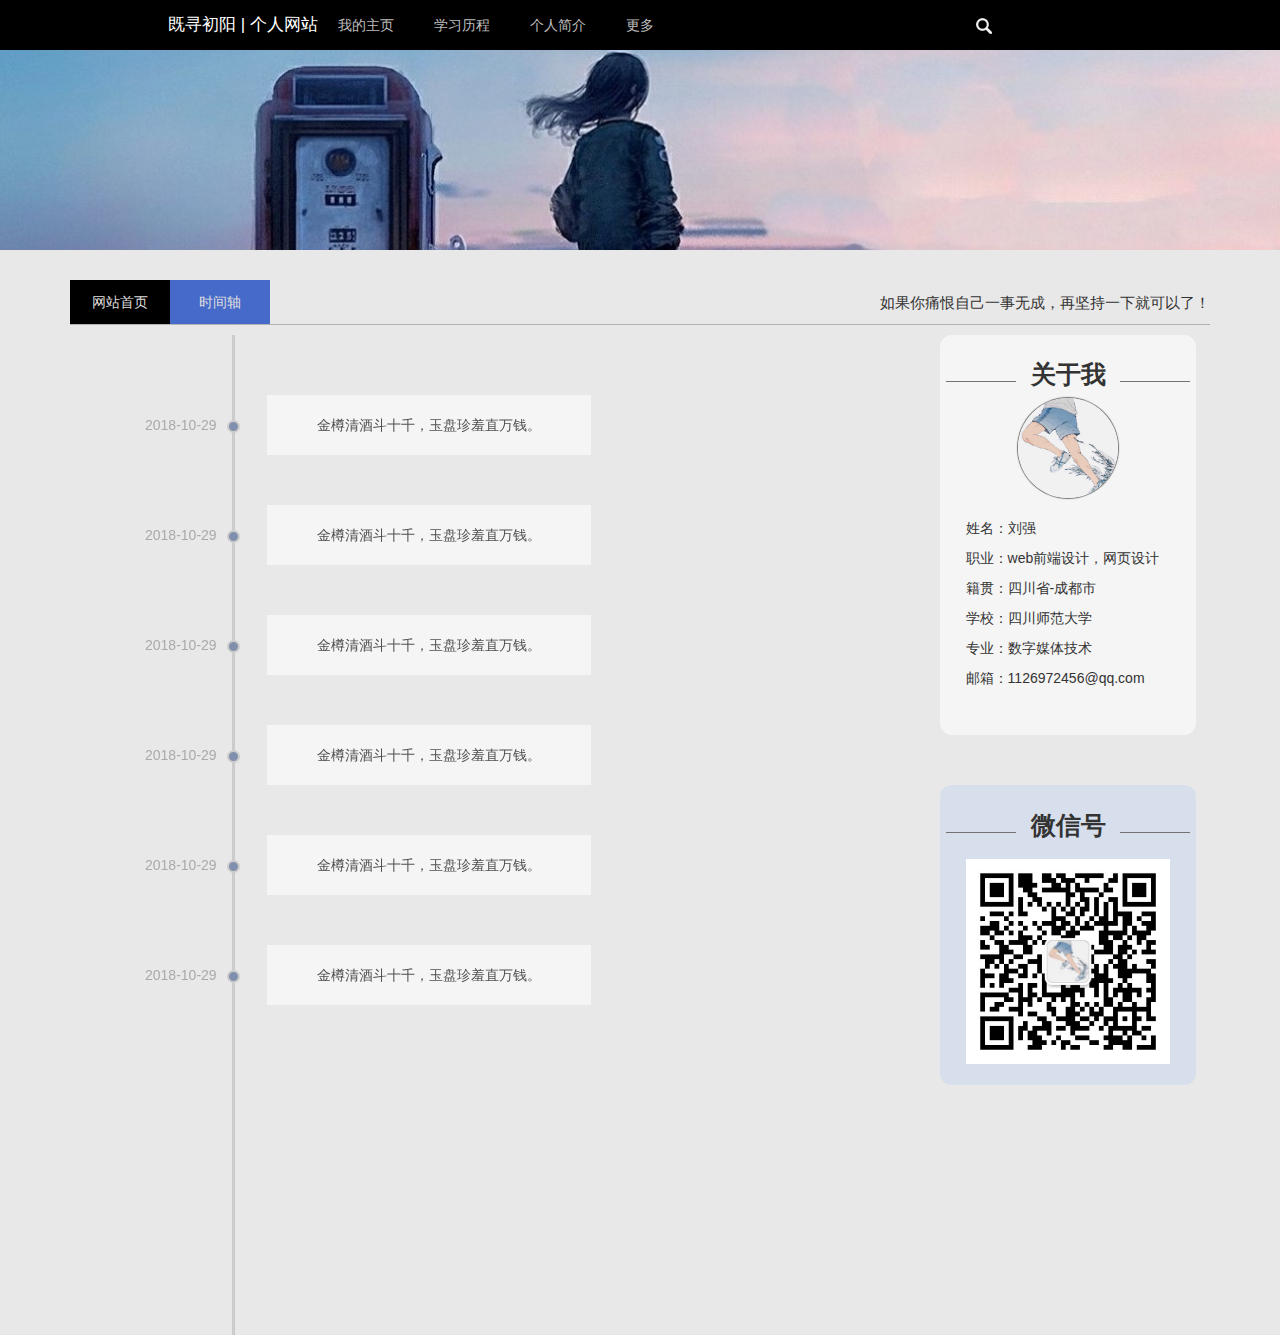
==== mytimer.html @ e4fa0f56 "Add files via upload" ====
<!doctype html>
<html>
<head>
<meta charset="utf-8">
<title>既寻初阳|学习历程</title>
<link rel="stylesheet" href="lib/css/bootstrap.css">
<link rel="stylesheet" href="css/base.css">
<link rel="stylesheet" href="css/mytimer.css">
<script src="js/jquery.min.js"></script>
<script src="lib/js/bootstrap.js"></script>
<script src="js/base.js"></script>
<script src="js/scrollReveal.js"></script>
</head>
<body>

	<!--  头部导航栏  -->
	<div class="menu1">
		<nav class="nav1" id="topnav">
			<li>既寻初阳 | 个人网站</li>
			<li><a href="index.html">我的主页</a></li>
			<li><a href="">学习历程</a></li>
			<li><a href="">个人简介</a></li>
			<li><a href="">更多</a>
				<ul class="sub_nav">
					<li><a href="">关于本站</a></li>
					<li><a href="https://www.cnblogs.com/tcxq" target="_blank">我的博客</a></li>
					<li><a href="">联系方式</a></li>
					<li><a href="">找实习ing</a></li>
				</ul>
				</li>
			<div id="search" class="search">
			<form action="" id="form">
				<input type="text" class="input" placeholder="请输入内容..." name="searchtxt" id="searchtxt">
				<span class="search_ico" title="点我搜索"></span>
				</form>
			</div>
			<span class="more1" id="min_button"><img src="images/gengduo.png" alt=""></span>
		</nav>
		<ul class="min_menu" id="min_menu">
		<li><a href="index.html">我的主页</a></li>
		<li><a href="">学习历程</a></li>
		<li><a href="">个人简介</a></li>
		<li><a href="https://www.cnblogs.com/tcxq" target="_blank">我的博客</a></li>
		<li><a href="">联系我</a></li>
		</ul>
	</div>
	
	<div style="background: url(images/team2.jpg) 50% top no-repeat;background-size: cover;height: 200px;"></div>
	
	<!--  网站 标签  地址  -->
	<div class="container">
	<div class="body_title"><a href="">网站首页</a><a href="">时间轴</a>
		<p>如果你痛恨自己一事无成，再坚持一下就可以了！</p></div>
	</div>
	
	
	<div class="container">
	<!--  左侧时间轴  -->
	<div class="my_time_list col-md-9">
	<ul class="time_list" id="time_list">
		<li data-scroll-reveal="enter left move 50px over 0.9s">
			<span>2018-10-29</span>
			<a href="">金樽清酒斗十千，玉盘珍羞直万钱。<div><img src="images/login_bg.PNG"></div></a>
			
		</li>
		<li data-scroll-reveal="enter left move 50px over 1.0s">
			<span>2018-10-29</span>
			<a href="">金樽清酒斗十千，玉盘珍羞直万钱。<div><img src="images/picgame_bg.PNG"></div></a>
			
		</li>
		<li data-scroll-reveal="enter left move 50px over 1.2s">
			<span>2018-10-29</span>
			<a href="">金樽清酒斗十千，玉盘珍羞直万钱。<div><img src="images/xiaomi_bg.PNG"></div></a>
			
		</li>
		<li data-scroll-reveal="enter left move 50px over 1.2s">
			<span>2018-10-29</span>
			<a href="">金樽清酒斗十千，玉盘珍羞直万钱。</a>
			
		</li>
		<li data-scroll-reveal="enter left move 50px over 1.2s">
			<span>2018-10-29</span>
			<a href="">金樽清酒斗十千，玉盘珍羞直万钱。</a>
			
		</li>
		<li data-scroll-reveal="enter left move 50px over 1.2s">
			<span>2018-10-29</span>
			<a href="">金樽清酒斗十千，玉盘珍羞直万钱。</a>
			
		</li>
		<li data-scroll-reveal="enter left move 50px over 0.9s">
			<span>2018-10-29</span>
			<a href="">金樽清酒斗十千，玉盘珍羞直万钱。</a>
			
		</li>
		<li data-scroll-reveal="enter left move 50px over 1.2s">
			<span>2018-10-29</span>
			<a href="">金樽清酒斗十千，玉盘珍羞直万钱。</a>
			
		</li>
		<li data-scroll-reveal="enter left move 50px over 0.9s">
			<span>2018-10-29</span>
			<a href="">金樽清酒斗十千，玉盘珍羞直万钱。</a>
			
		</li>
		</ul>
	</div>
	
	<!--  右侧鸡汤  -->
	<!--  右侧个人简介  -->
		<div class="col-md-3 right">
			<div class="right_aboutme">
				<h3 class="me_title">关于我</h3>
				<div class="me_pic"><a href=""><img src="images/tou_pic.png" alt="" ></a></div>
				<p class="first_introduction">姓名：刘强</p>
				<p>职业：web前端设计，网页设计</p>
				<p>籍贯：四川省-成都市</p>
				<p>学校：四川师范大学</p>
				<p>专业：数字媒体技术</p>
				<p>邮箱：1126972456@qq.com</p>
				<p></p>
			</div>
			
			<div class="right_wechat">
				<h3 class="me_title">微信号</h3>
				<div class="wechat_pic"><a href=""><img src="images/wechat.png" alt="" ></a></div>
			</div>
			
		</div>
		
	</div>
	
</body>

<script>
	(function(){
	window.scrollReveal = new scrollReveal({ reset: true});
})();
	
	
	$(document).ready(function(){
		$('.time_list>li').hover(function(){
			$(this).children('a').children('div').stop(true, true).toggle(600);
		});
	});
	</script>
</html>
---- css/base.css ----
@charset "utf-8";
/* CSS Document */
body
{
	background: #E5E5E5;
}
.divb
{
	border: 1px solid #524F4F;
}
ul,li
	{
		list-style: none;
	}
	a
	{
		text-decoration: none;
		color: #555;
	}
	a:hover
	{
		text-decoration: none;
		color:  #00A7EB;
	}
	.menu1
	{
		min-height: 50px;
		line-height: 50px;
		width: 100%;
		background-color: #000;
	}
	.nav1
	{
		height: 50px;
		width: 80%;
		margin: 0 auto;
	}
	.nav1 li:first-child
	{
		color: white;
		font-size: 17px;
		margin-left: 40px;
		user-select: none;
		-webkit-user-select: none;
		-moz-user-select: none;
		-ms-user-select: none;
	}
	.nav1 li
	{
		float: left;
		position: relative;
	}
	.nav1 li a
	{
		color: #bdbdbd;
		padding: 0 20px;
		display: inline-block;
	}
	.nav1 li a:hover
	{
		color: #fff;
	}
	.sub_nav
	{
		position: absolute;
		top: 50px;
		width: 160px;
		background: #EEE;
		left: -20px;
		display: none;
	}
	.sub_nav li
	{
		clear: left;
		height: 35px;
		line-height: 35px;
		position: relative;
		width: 150px;
		padding: 5px 20px;
	}
	.sub_nav li:first-of-type
	{
		margin-left: 0px;
	}
	.sub_nav li a
	{
		font-size: 15px;
		font-weight: 400;
		color: #404040;
		line-height: 28px;
		margin-left: -35px;
	}
	.sub_nav li a:hover
	{
		color: #000;
		border-left: 2px solid #000;
	}
	.search
	{
		position: relative;
		width: 0%;
		min-width: 30px;
		height: 50px;
		float: right;
		margin-right: 15%;
		overflow: hidden;
		-webkit-transition:width 0.3s;
		-moz-transition:width 0.3s;
		transition: width 0.3s;
		-webkit-backface-visibility:hide;
	}
	.input
	{
		position: absolute;
		top: 10px;
		right: 0;
		border: none;
		outline: nonde;
		width: 98%;
		height: 30px;
		line-height: 30px;
		z-index: 10;
		font-size: 16px;
		color: #333;
		padding-left: 5px;
	}
	.search_ico
	{
		width: 30px;
		height: 50px;
		display: block;
		position: absolute;
		right: 0;
		top: 0;
		padding: 0;
		margin: 0;
		line-height: 60px;
		cursor: pointer;
		background: #000 url(../images/searchbg.png) no-repeat center;
		z-index: 11;
	
	}
	.search_open { width: 200px; }
.more1
{
	display: none;
}

.body_title
{
	margin-top: 30px;
	width: 100%;
	height: 45px;
	border-bottom:1px solid #B3B1B1;
}
.body_title a
{
	display: block;
	float: left;
	width: 100px;
	height: 100%;
	color: #DFDEDE;
	line-height: 45px;
	text-align: center;
	background: #000;
}
.body_title a:hover
{
	color:#6EAFF3;
}
.body_title a:nth-of-type(2)
{
	background:#466AC9;
}
.body_title p
{
	line-height: 45px;
	font-size: 15px;
	float: right;
}

.min_menu
{
	display: none;
}
@media screen and (max-width:1150px)
{
	.search
	{
		display: none;
	}
	.nav1
	{
		width: 90%;
	}
}

@media screen and (max-width:990px)
{
	.body
	{
		width: 100%;
		overflow: hidden;
		margin: 0;
		padding: 0;
	}
	.menu1
	{
		width: 100%;
		min-height: 100px;
	}
	.nav1
	{
		min-height: 100px;
	}
	.nav1 li
	{
		display: none;
	}
	.search
	{
		display: none;
		opacity: 0;
	}
	.nav1 li:first-child
	{
		display: block;
		font-size: 30px;
		margin-left: 40px;
		margin-top: 2%;
		user-select: none;
		-webkit-user-select: none;
		-moz-user-select: none;
		-ms-user-select: none;
	}
	.more1
	{
		display: block;
		width: 70px;
		height: 100px;
		float: right;
		margin-top: 10px;
		overflow: hidden;
	}
	.more1 img
	{
		width: 70px;
		position: relative;
		left: -2px;
	}
	.min_menu1
	{
		width: 75px;
		display: none;
		margin-top: 100px;
		color: #bdbdbd;
		background-color: orange;
	}
	.min_menu1 li:first-child a
	{
		color: #7DB5F0;
	}
	.min_menu li a
	{
		font-size: 30px;
		display: block;
		padding: 17px auto;
	}
	.body_title p
	{
		display: none;
	}


}
---- css/mytimer.css ----
@charset "utf-8";
/* CSS Document */
body
		{
			margin: 0;
			padding: 0;
			background-color: #E8E8E8;
		}
	.time_list
		{
			list-style: none;
		}
	.time_list li
		{
			margin: 10px 20px;
			line-height: 40px;
			display: block;
			clear: both;
		}
	.time_list li a
		{
			text-decoration: none;
			color: #525151;
			margin-left: 50px;
			margin-top: 50px;
			background: rgba(248,247,247,0.8);
			display: block;
			float: left;
			padding: 10px 50px;
			position: relative;
			transition: all ease 0.9s;
			webkit-transition:all ease 1s;
			moz-transition:all ease 1s;
		}
	.time_list li span
		{
			display: block;
			float: left;
			margin-top: 60px;
			color: #AAAAAA;
		}
	.time_list:before
		{
			content: '';
			position: absolute;
			top: 0;
			bottom: 0;
			width: 3px;
			background: #ccc;
			left: 172px;
			margin-left: -10px;
		}
	.time_list li span:after
		{
			content: '';
			position: absolute;
			height: 13px;
			width: 13px;
			background: #808FAB;
			border: 2px solid #ccc;
			border-radius: 50%;
			left: 82px;
			margin-top:15px;
		}
	.time_list li:hover  a
		{
			color:skyblue;
			padding-right: 180px;
		}
		.time_list li:hover span:after
		{
			background: #6176DF;
		}
		.time_list li:hover span
		{
			color: #000;
		}
		.time_list li div{
			clear:both;
			margin-left:0px;
			overflow:hidden;
			display:none;
			height:100px;
			width:213px;
			margin-bottom:15px;
		}
		.time_list li img{
			height:100%;
			transition:0.5s;
		}
		.time_list li img:hover
		{
			height:105%;
		}
@media screen and (max-width: 600px)
	{
		
		.time_list li span
		{
			clear: both;
			margin-left: 35px; 
		}
		.time_list li a
		{
			margin-top: 0;
		}
		.time_list:before
		{
			left: 88px;
			height: 200%;
		}
		.time_list li span:after
		{
			left:74px;
		}

	}

@media screen and (max-width: 990px)
{
	.container
	{
		margin: 0;
		padding: 0;
		width: 100%;
	}
	.my_time_list
	{
		height: 1400px;
	}
	.time_list
	{
		height: 100%;
		font-size: 25px;
		font-weight: 600;
	}
	
	.time_list li
		{
			margin: 10px 20px;
			line-height: 80px;
			padding: 30px 0;
			display: block;
			clear: both;
		}
	.time_list li span
		{
			clear: both;
			margin-left: -30px;
			margin-top: 30px;
		}
	.time_list:before
		{
			width: 4px;
			left: 210px;
			height: 200%;
		}
	.time_list li span:after
		{
			border: 5px solid #ccc;
			width: 25px;
			height: 25px;
			left:115px;
			margin-top: 25px;
		}
	.time_list li a
		{
			margin-top: 20px;
			margin-left: 80px;
		}
	
	.time_list li:hover  a
		{
			color:skyblue;
			padding-right: 30px;
		}
	
}
/* 时间轴调整 */




/*右侧 关于我*/
.right_aboutme
{
	border-radius: 12px;
	height: 400px;
	width: 256px;
	overflow: hidden;
	background: rgba(248,247,247,0.8);
	
}
.right_aboutme p
{
	margin-left: 10%;
}
.me_title
{
	text-align: center;
	font-size: 1.8em;
	font-weight: 800;
	margin-top: 10%;
	margin-left: 0;
	position: relative;
}
.me_title::before
{
	content: '';
	width: 70px;
	height: 1px;
	background:#737272;
	position: absolute;
	top: 20px;
	right: 180px;
}
.me_title::after
{
	content: '';
	width: 70px;
	height: 1px;
	background:#737272;
	position: absolute;
	top: 20px;
	left: 180px;
}
.me_pic {
	height: 100px;
	width: 100px;
	margin: 0 auto;
}
.wechat_pic
{
	width: 80%;
	padding-bottom: 20px;
	margin: 20px auto;
}
.wechat_pic img
{
	width: 100%;
}
.me_pic img
{
	height: 100%;
	border-radius: 50%;
	box-shadow: 0 0 1px 1px #737272;
}
.first_introduction
{
	margin-top: 20px;
}


.top_title {
	display: none;
	width: 100%;
	height: 36px;
	text-align: center;
	font-weight: 500;
	font-size: 20px;
	color: rgba(209,202,202,1.00);
	background-color: rgba(50,50,50,0.71);

}

.right_wechat {
	border-radius: 12px;
	height: 300px;
	width: 256px;
	background-color:rgba(180,201,244,0.30);
	margin-top: 50px;
	padding-top: 1px;
}
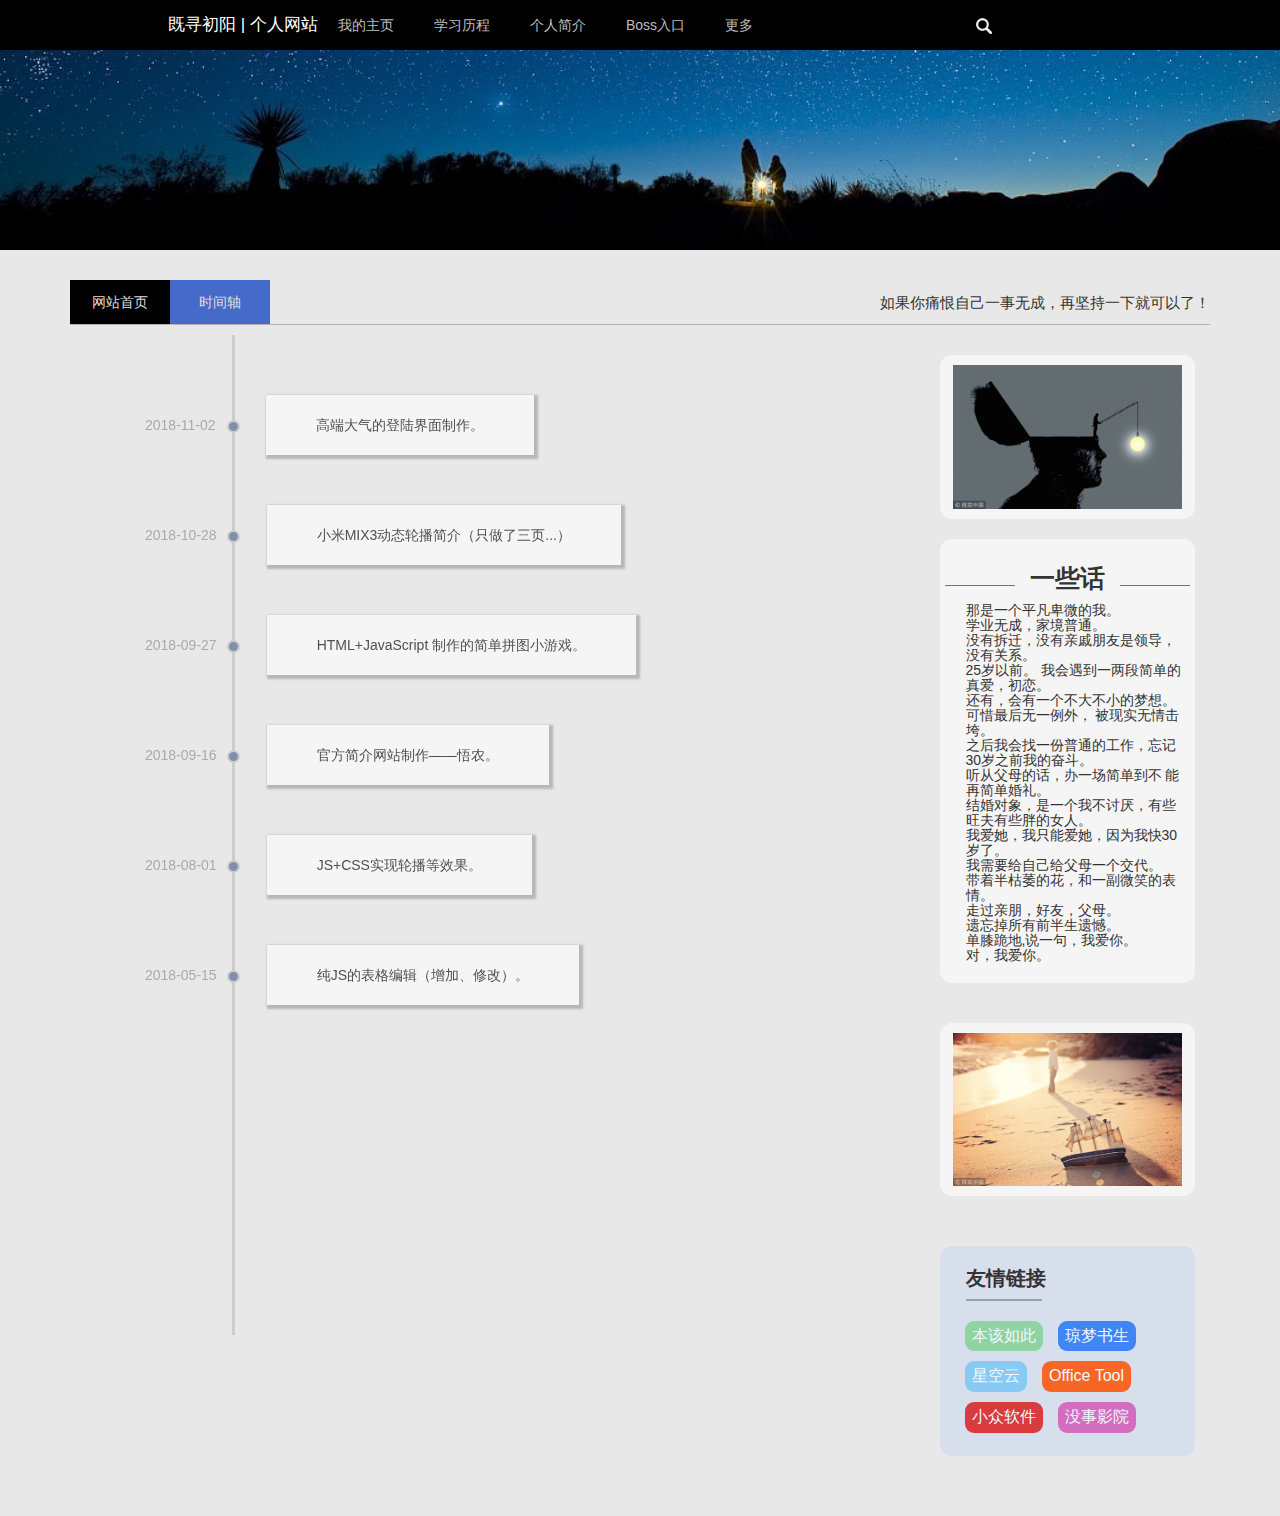
==== commit e961d451: "add Drunk-poetry" ====
--- a/mytimer.html
+++ b/mytimer.html
@@ -1,147 +1,179 @@
-<!doctype html>
-<html>
-<head>
-<meta charset="utf-8">
-<title>既寻初阳|学习历程</title>
-<link rel="stylesheet" href="lib/css/bootstrap.css">
-<link rel="stylesheet" href="css/base.css">
-<link rel="stylesheet" href="css/mytimer.css">
-<script src="js/jquery.min.js"></script>
-<script src="lib/js/bootstrap.js"></script>
-<script src="js/base.js"></script>
-<script src="js/scrollReveal.js"></script>
-</head>
-<body>
-
-	<!--  头部导航栏  -->
-	<div class="menu1">
-		<nav class="nav1" id="topnav">
-			<li>既寻初阳 | 个人网站</li>
-			<li><a href="index.html">我的主页</a></li>
-			<li><a href="">学习历程</a></li>
-			<li><a href="">个人简介</a></li>
-			<li><a href="">更多</a>
-				<ul class="sub_nav">
-					<li><a href="">关于本站</a></li>
-					<li><a href="https://www.cnblogs.com/tcxq" target="_blank">我的博客</a></li>
-					<li><a href="">联系方式</a></li>
-					<li><a href="">找实习ing</a></li>
-				</ul>
-				</li>
-			<div id="search" class="search">
-			<form action="" id="form">
-				<input type="text" class="input" placeholder="请输入内容..." name="searchtxt" id="searchtxt">
-				<span class="search_ico" title="点我搜索"></span>
-				</form>
-			</div>
-			<span class="more1" id="min_button"><img src="images/gengduo.png" alt=""></span>
-		</nav>
-		<ul class="min_menu" id="min_menu">
-		<li><a href="index.html">我的主页</a></li>
-		<li><a href="">学习历程</a></li>
-		<li><a href="">个人简介</a></li>
-		<li><a href="https://www.cnblogs.com/tcxq" target="_blank">我的博客</a></li>
-		<li><a href="">联系我</a></li>
-		</ul>
-	</div>
-	
-	<div style="background: url(images/team2.jpg) 50% top no-repeat;background-size: cover;height: 200px;"></div>
-	
-	<!--  网站 标签  地址  -->
-	<div class="container">
-	<div class="body_title"><a href="">网站首页</a><a href="">时间轴</a>
-		<p>如果你痛恨自己一事无成，再坚持一下就可以了！</p></div>
-	</div>
-	
-	
-	<div class="container">
-	<!--  左侧时间轴  -->
-	<div class="my_time_list col-md-9">
-	<ul class="time_list" id="time_list">
-		<li data-scroll-reveal="enter left move 50px over 0.9s">
-			<span>2018-10-29</span>
-			<a href="">金樽清酒斗十千，玉盘珍羞直万钱。<div><img src="images/login_bg.PNG"></div></a>
-			
-		</li>
-		<li data-scroll-reveal="enter left move 50px over 1.0s">
-			<span>2018-10-29</span>
-			<a href="">金樽清酒斗十千，玉盘珍羞直万钱。<div><img src="images/picgame_bg.PNG"></div></a>
-			
-		</li>
-		<li data-scroll-reveal="enter left move 50px over 1.2s">
-			<span>2018-10-29</span>
-			<a href="">金樽清酒斗十千，玉盘珍羞直万钱。<div><img src="images/xiaomi_bg.PNG"></div></a>
-			
-		</li>
-		<li data-scroll-reveal="enter left move 50px over 1.2s">
-			<span>2018-10-29</span>
-			<a href="">金樽清酒斗十千，玉盘珍羞直万钱。</a>
-			
-		</li>
-		<li data-scroll-reveal="enter left move 50px over 1.2s">
-			<span>2018-10-29</span>
-			<a href="">金樽清酒斗十千，玉盘珍羞直万钱。</a>
-			
-		</li>
-		<li data-scroll-reveal="enter left move 50px over 1.2s">
-			<span>2018-10-29</span>
-			<a href="">金樽清酒斗十千，玉盘珍羞直万钱。</a>
-			
-		</li>
-		<li data-scroll-reveal="enter left move 50px over 0.9s">
-			<span>2018-10-29</span>
-			<a href="">金樽清酒斗十千，玉盘珍羞直万钱。</a>
-			
-		</li>
-		<li data-scroll-reveal="enter left move 50px over 1.2s">
-			<span>2018-10-29</span>
-			<a href="">金樽清酒斗十千，玉盘珍羞直万钱。</a>
-			
-		</li>
-		<li data-scroll-reveal="enter left move 50px over 0.9s">
-			<span>2018-10-29</span>
-			<a href="">金樽清酒斗十千，玉盘珍羞直万钱。</a>
-			
-		</li>
-		</ul>
-	</div>
-	
-	<!--  右侧鸡汤  -->
-	<!--  右侧个人简介  -->
-		<div class="col-md-3 right">
-			<div class="right_aboutme">
-				<h3 class="me_title">关于我</h3>
-				<div class="me_pic"><a href=""><img src="images/tou_pic.png" alt="" ></a></div>
-				<p class="first_introduction">姓名：刘强</p>
-				<p>职业：web前端设计，网页设计</p>
-				<p>籍贯：四川省-成都市</p>
-				<p>学校：四川师范大学</p>
-				<p>专业：数字媒体技术</p>
-				<p>邮箱：1126972456@qq.com</p>
-				<p></p>
-			</div>
-			
-			<div class="right_wechat">
-				<h3 class="me_title">微信号</h3>
-				<div class="wechat_pic"><a href=""><img src="images/wechat.png" alt="" ></a></div>
-			</div>
-			
-		</div>
-		
-	</div>
-	
-</body>
-
-<script>
-	(function(){
-	window.scrollReveal = new scrollReveal({ reset: true});
-})();
-	
-	
-	$(document).ready(function(){
-		$('.time_list>li').hover(function(){
-			$(this).children('a').children('div').stop(true, true).toggle(600);
-		});
-	});
-	</script>
-</html>
+<!doctype html>
+<html>
+<head>
+<meta charset="utf-8">
+<title>既寻初阳|学习历程</title>
+<link rel="stylesheet" href="lib/css/bootstrap.css">
+<link rel="stylesheet" href="css/base.css">
+<link rel="stylesheet" href="css/mytimer.css">
+<script src="js/jquery.min.js"></script>
+<script src="lib/js/bootstrap.js"></script>
+<script src="js/base.js"></script>
+<script src="js/scrollReveal.js"></script>
+</head>
+<body id="body">
+
+	<!--  头部导航栏  -->
+	<div class="menu1">
+		<nav class="nav1" id="topnav">
+			<li>既寻初阳 | 个人网站</li>
+			<li><a href="index.html">我的主页</a></li>
+			<li><a href="mytimer.html">学习历程</a></li>
+			<li><a href="aboutme.html">个人简介</a></li>
+			<li><a href="myResume.html">Boss入口</a></li>
+			<li><a href="">更多</a>
+				<ul class="sub_nav">
+					<li><a href="">关于本站</a></li>
+					<li><a href="https://www.cnblogs.com/tcxq" target="_blank">我的博客</a></li>
+					<li><a href="myResume.html">找实习ing</a></li>
+					<li><a href="404.html">站长入口</a></li>
+				</ul>
+				</li>
+			<div id="search" class="search">
+			<form action="" id="form">
+				<input type="text" class="input" placeholder="请输入内容..." name="searchtxt" id="searchtxt">
+				<span class="search_ico" title="点我搜索"></span>
+				</form>
+			</div>
+			<span class="more1" id="min_button"><img src="images/gengduo.png" alt=""></span>
+		</nav>
+		<ul class="min_menu" id="min_menu">
+		<li><a href="index.html">我的主页</a></li>
+		<li><a href="mytimer.html">学习历程</a></li>
+		<li><a href="aboutme.html">个人简介</a></li>
+		<li><a href="https://www.cnblogs.com/tcxq" target="_blank">我的博客</a></li>
+		<li><a href="myResume.php">招聘者入口</a></li>
+		<li><a href="admin.php">站长入口</a></li>
+		</ul>
+	</div>
+	
+	<div style="background: url(images/title2.jpg) 50% bottom no-repeat;background-size: cover;height: 200px;"></div>
+	
+	<!--  网站 标签  地址  -->
+	<div class="container">
+	<div class="body_title"><a href="index.html">网站首页</a><a href="">时间轴</a>
+		<p>如果你痛恨自己一事无成，再坚持一下就可以了！</p></div>
+	</div>
+	
+	
+	<div class="container">
+	<!--  左侧时间轴  -->
+	<div class="my_time_list col-md-9">
+	<ul class="time_list" id="time_list">
+		<li data-scroll-reveal="enter left move 50px over 0.9s">
+			<span>2018-11-02</span>
+			<a  href="Login/index.html" target="_blank">高端大气的登陆界面制作。<div><img src="images/login_bg.PNG" alt=""></div></a>
+			
+		</li>
+		<li data-scroll-reveal="enter left move 50px over 1.0s">
+			<span>2018-10-28</span>
+			<a href="Mix3/index.html" target="_blank">小米MIX3动态轮播简介（只做了三页...）<div><img src="images/xiaomi_bg.PNG" alt=""></div></a>
+			
+		</li>
+		<li data-scroll-reveal="enter left move 50px over 1.1s">
+			<span>2018-09-27</span>
+			<a href="PicGame/level1.html" target="_blank">HTML+JavaScript 制作的简单拼图小游戏。<div><img src="images/picgame_bg.PNG" alt=""></div></a>
+			
+		</li>
+		<li data-scroll-reveal="enter left move 50px over 1.3s">
+			<span>2018-09-16</span>
+			<a href="">官方简介网站制作——悟农。<div><img src="images/fellfamer_bg.PNG" alt=""></div></a>
+			
+		</li>
+		<li data-scroll-reveal="enter left move 50px over 1.2s">
+			<span>2018-08-01</span>
+			<a href="TrySomething/index.html" target="_blank">JS+CSS实现轮播等效果。<div><img src="images/jianjie_bg.PNG" alt=""></div></a>
+			
+		</li>
+		<li data-scroll-reveal="enter left move 50px over 1.2s">
+			<span>2018-05-15</span>
+			<a href="table/index.html" target="_blank">纯JS的表格编辑（增加、修改）。<div><img src="images/biaoge.PNG" alt=""></div></a>
+			
+		</li>
+		<li data-scroll-reveal="enter left move 50px over 0.9s">
+			<span>2018-05-06</span>
+			<a href="ToBeLover/index.html" target="_blank">HTML5新特性制作的告白网站。<div><img src="images/1.PNG" alt=""></div></a>
+			
+		</li>
+		<li data-scroll-reveal="enter left move 50px over 1.2s">
+			<span>2017-12-17</span>
+			<a href="dsServer/public/login.html" target="_blank">node.js浅尝则止的电商网站——翻云覆雨楼。<div><img src="images/dsServer_bg.PNG" alt=""></div></a>
+			
+		</li>
+		<li data-scroll-reveal="enter left move 50px over 0.9s">
+			<span>2016-10-9</span>
+			<a href="">第一次接触HTML等Web知识。</a>
+			
+		</li>
+		</ul>
+	</div>
+	
+	<!--  右侧鸡汤  -->
+	<!--  右侧个人简介  -->
+		<div class="col-md-3 right">
+			<br>
+			<div class="right_aboutme">
+			<div class="right_pic1"><img src="images/VCG41598776163.jpg" alt="" class="img-responsive"></div>
+			</div>
+			<br>
+			
+			<div class="right_aboutme">
+				<h3 class="me_title">一些话</h3>
+				<p class="first_introduction">
+				那是一个平凡卑微的我。<br>学业无成，家境普通。 <br>没有拆迁，没有亲戚朋友是领导，没有关系。<br> 25岁以前。 我会遇到一两段简单的真爱，初恋。<br>还有，会有一个不大不小的梦想。<br>可惜最后无一例外， 被现实无情击垮。 <br>之后我会找一份普通的工作，忘记30岁之前我的奋斗。<br>听从父母的话，办一场简单到不 能再简单婚礼。<br> 结婚对象，是一个我不讨厌，有些旺夫有些胖的女人。<br>我爱她，我只能爱她，因为我快30岁了。<br>我需要给自己给父母一个交代。<br>带着半枯萎的花，和一副微笑的表情。<br> 走过亲朋，好友，父母。 <br>遗忘掉所有前半生遗憾。<br>单膝跪地,说一句，我爱你。<br> 对，我爱你。
+				</p>
+			</div>
+			<br><br>
+			<!--  右侧图片  -->
+			<div class="right_aboutme">
+			<div class="right_pic1"><img src="images/VCG41530826957.jpg" alt="" class="img-responsive"></div>
+			</div>
+			
+			
+			<div class="right_wechat">
+				<h3 class="me_title2">友情链接</h3>
+				<div class="link_border"></div>
+				<div class="wechat_pic"><a href="https://www.cnblogs.com/tcxq/" target="_blank">本该如此</a><a href="https://my.qidian.com/author/10069828" target="_blank">琼梦书生</a><a href="https://www.6zhen.cn" target="_blank">星空云</a><a href="https://otp.landian.la/zh-cn/" target="_blank">Office Tool</a><a href="https://www.appinn.com/" target="_blank">小众软件</a><a href="http://www.8mmj.com/" target="_blank">没事影院</a></div>
+			</div>
+			<br><br>
+			<br>
+
+			
+		</div>
+		
+	</div>
+	
+</body>
+
+<script>
+	(function(){
+	window.scrollReveal = new scrollReveal({ reset: true});
+})();
+	
+	var timer;
+	var time;
+	$(document).ready(function(){
+	
+		//鼠标移入显示图片
+		$('.time_list>li').mouseenter(function(){
+			var temp=$(this);
+			timer=setInterval(function(){
+				time+=0.1;
+				if(time>1)
+					{
+						temp.children('a').children('div').stop(true, true).slideDown(600);
+						clearInterval(timer);
+					}
+			},50)
+		});
+		//鼠标移出隐藏图片
+		$('.time_list>li').mouseleave(function(){
+			$(this).children('a').children('div').stop(true, true).slideUp(600);
+			clearInterval(timer);
+			time=0;
+		});
+		
+		
+	});
+	</script>
+</html>
--- a/css/base.css
+++ b/css/base.css
@@ -1,275 +1,309 @@
-@charset "utf-8";
-/* CSS Document */
-body
-{
-	background: #E5E5E5;
-}
-.divb
-{
-	border: 1px solid #524F4F;
-}
-ul,li
-	{
-		list-style: none;
-	}
-	a
-	{
-		text-decoration: none;
-		color: #555;
-	}
-	a:hover
-	{
-		text-decoration: none;
-		color:  #00A7EB;
-	}
-	.menu1
-	{
-		min-height: 50px;
-		line-height: 50px;
-		width: 100%;
-		background-color: #000;
-	}
-	.nav1
-	{
-		height: 50px;
-		width: 80%;
-		margin: 0 auto;
-	}
-	.nav1 li:first-child
-	{
-		color: white;
-		font-size: 17px;
-		margin-left: 40px;
-		user-select: none;
-		-webkit-user-select: none;
-		-moz-user-select: none;
-		-ms-user-select: none;
-	}
-	.nav1 li
-	{
-		float: left;
-		position: relative;
-	}
-	.nav1 li a
-	{
-		color: #bdbdbd;
-		padding: 0 20px;
-		display: inline-block;
-	}
-	.nav1 li a:hover
-	{
-		color: #fff;
-	}
-	.sub_nav
-	{
-		position: absolute;
-		top: 50px;
-		width: 160px;
-		background: #EEE;
-		left: -20px;
-		display: none;
-	}
-	.sub_nav li
-	{
-		clear: left;
-		height: 35px;
-		line-height: 35px;
-		position: relative;
-		width: 150px;
-		padding: 5px 20px;
-	}
-	.sub_nav li:first-of-type
-	{
-		margin-left: 0px;
-	}
-	.sub_nav li a
-	{
-		font-size: 15px;
-		font-weight: 400;
-		color: #404040;
-		line-height: 28px;
-		margin-left: -35px;
-	}
-	.sub_nav li a:hover
-	{
-		color: #000;
-		border-left: 2px solid #000;
-	}
-	.search
-	{
-		position: relative;
-		width: 0%;
-		min-width: 30px;
-		height: 50px;
-		float: right;
-		margin-right: 15%;
-		overflow: hidden;
-		-webkit-transition:width 0.3s;
-		-moz-transition:width 0.3s;
-		transition: width 0.3s;
-		-webkit-backface-visibility:hide;
-	}
-	.input
-	{
-		position: absolute;
-		top: 10px;
-		right: 0;
-		border: none;
-		outline: nonde;
-		width: 98%;
-		height: 30px;
-		line-height: 30px;
-		z-index: 10;
-		font-size: 16px;
-		color: #333;
-		padding-left: 5px;
-	}
-	.search_ico
-	{
-		width: 30px;
-		height: 50px;
-		display: block;
-		position: absolute;
-		right: 0;
-		top: 0;
-		padding: 0;
-		margin: 0;
-		line-height: 60px;
-		cursor: pointer;
-		background: #000 url(../images/searchbg.png) no-repeat center;
-		z-index: 11;
-	
-	}
-	.search_open { width: 200px; }
-.more1
-{
-	display: none;
-}
-
-.body_title
-{
-	margin-top: 30px;
-	width: 100%;
-	height: 45px;
-	border-bottom:1px solid #B3B1B1;
-}
-.body_title a
-{
-	display: block;
-	float: left;
-	width: 100px;
-	height: 100%;
-	color: #DFDEDE;
-	line-height: 45px;
-	text-align: center;
-	background: #000;
-}
-.body_title a:hover
-{
-	color:#6EAFF3;
-}
-.body_title a:nth-of-type(2)
-{
-	background:#466AC9;
-}
-.body_title p
-{
-	line-height: 45px;
-	font-size: 15px;
-	float: right;
-}
-
-.min_menu
-{
-	display: none;
-}
-@media screen and (max-width:1150px)
-{
-	.search
-	{
-		display: none;
-	}
-	.nav1
-	{
-		width: 90%;
-	}
-}
-
-@media screen and (max-width:990px)
-{
-	.body
-	{
-		width: 100%;
-		overflow: hidden;
-		margin: 0;
-		padding: 0;
-	}
-	.menu1
-	{
-		width: 100%;
-		min-height: 100px;
-	}
-	.nav1
-	{
-		min-height: 100px;
-	}
-	.nav1 li
-	{
-		display: none;
-	}
-	.search
-	{
-		display: none;
-		opacity: 0;
-	}
-	.nav1 li:first-child
-	{
-		display: block;
-		font-size: 30px;
-		margin-left: 40px;
-		margin-top: 2%;
-		user-select: none;
-		-webkit-user-select: none;
-		-moz-user-select: none;
-		-ms-user-select: none;
-	}
-	.more1
-	{
-		display: block;
-		width: 70px;
-		height: 100px;
-		float: right;
-		margin-top: 10px;
-		overflow: hidden;
-	}
-	.more1 img
-	{
-		width: 70px;
-		position: relative;
-		left: -2px;
-	}
-	.min_menu1
-	{
-		width: 75px;
-		display: none;
-		margin-top: 100px;
-		color: #bdbdbd;
-		background-color: orange;
-	}
-	.min_menu1 li:first-child a
-	{
-		color: #7DB5F0;
-	}
-	.min_menu li a
-	{
-		font-size: 30px;
-		display: block;
-		padding: 17px auto;
-	}
-	.body_title p
-	{
-		display: none;
-	}
-
-
-}
+@charset "utf-8";
+/* CSS Document */
+*
+{
+	user-select: none;
+}
+.divb
+{
+	border: 1px solid #524F4F;
+}
+ul,li
+	{
+		list-style: none;
+	}
+	a
+	{
+		text-decoration: none;
+		color: #555;
+	}
+	a:hover
+	{
+		text-decoration: none;
+		color:  #00A7EB;
+	}
+	.menu1
+	{
+		min-height: 50px;
+		line-height: 50px;
+		width: 100%;
+		background-color: #000;
+	}
+	.nav1
+	{
+		height: 50px;
+		width: 80%;
+		margin: 0 auto;
+	}
+	.nav1 li:first-child
+	{
+		color: white;
+		font-size: 17px;
+		margin-left: 40px;
+		user-select: none;
+		-webkit-user-select: none;
+		-moz-user-select: none;
+		-ms-user-select: none;
+	}
+	.nav1 li
+	{
+		float: left;
+		position: relative;
+	}
+	.nav1 li a
+	{
+		color: #bdbdbd;
+		padding: 0 20px;
+		display: inline-block;
+	}
+	.nav1 li a:hover
+	{
+		color: #fff;
+	}
+	.sub_nav
+	{
+		position: absolute;
+		top: 50px;
+		width: 160px;
+		background: #EEE;
+		left: -20px;
+		display: none;
+		padding-bottom: 10px;
+	}
+	.sub_nav li
+	{
+		clear: left;
+		height: 35px;
+		line-height: 35px;
+		position: relative;
+		width: 150px;
+		padding: 5px 20px;
+	}
+	.sub_nav li:first-of-type
+	{
+		margin-left: 0px;
+	}
+	.sub_nav li a
+	{
+		font-size: 15px;
+		font-weight: 400;
+		color: #404040;
+		line-height: 28px;
+		margin-left: -35px;
+	}
+	.sub_nav li:first-of-type a
+	{
+		margin-left: -35px;
+	}
+	.sub_nav li a:hover
+	{
+		color: #000;
+		border-left: 2px solid #000;
+	}
+	.search
+	{
+		position: relative;
+		width: 0%;
+		min-width: 30px;
+		height: 50px;
+		float: right;
+		margin-right: 15%;
+		overflow: hidden;
+		-webkit-transition:width 0.3s;
+		-moz-transition:width 0.3s;
+		transition: width 0.3s;
+		-webkit-backface-visibility:hide;
+	}
+	.input
+	{
+		position: absolute;
+		top: 10px;
+		right: 0;
+		border: none;
+		outline: nonde;
+		width: 98%;
+		height: 30px;
+		line-height: 30px;
+		z-index: 10;
+		font-size: 16px;
+		color: #333;
+		padding-left: 5px;
+	}
+	.search_ico
+	{
+		width: 30px;
+		height: 50px;
+		display: block;
+		position: absolute;
+		right: 0;
+		top: 0;
+		padding: 0;
+		margin: 0;
+		line-height: 60px;
+		cursor: pointer;
+		background: #000 url(../images/searchbg.png) no-repeat center;
+		z-index: 11;
+	
+	}
+	.search_open { width: 200px; }
+.more1
+{
+	display: none;
+}
+
+.body_title
+{
+	margin-top: 30px;
+	width: 100%;
+	height: 45px;
+	border-bottom:1px solid #B3B1B1;
+
+}
+
+.body_title a
+{
+	display: block;
+	float: left;
+	width: 100px;
+	height: 100%;
+	color: #DFDEDE;
+	line-height: 45px;
+	text-align: center;
+	background: #000;
+}
+.body_title a:hover
+{
+	color:#6EAFF3;
+}
+.body_title a:nth-of-type(2)
+{
+	background:#466AC9;
+}
+.body_title p
+{
+	line-height: 45px;
+	font-size: 15px;
+	float: right;
+}
+
+.min_menu
+{
+	display: none;
+}
+@media screen and (min-width:1600px)
+{
+	.nav1
+	{
+		width: 70%;
+	}
+	.nav1 li:first-of-type
+	{
+		margin-left: 8%;
+	}
+}
+@media screen and (max-width:1150px)
+{
+	.search
+	{
+		display: none;
+	}
+	.nav1
+	{
+		width: 90%;
+	}
+}
+
+@media screen and (max-width:990px)
+{
+	.body
+	{
+		width: 100%;
+		overflow: hidden;
+		margin: 0;
+		padding: 0;
+	}
+	.menu1
+	{
+		width: 100%;
+		min-height: 100px;
+	}
+	.nav1
+	{
+		min-height: 100px;
+	}
+	.nav1 li
+	{
+		display: none;
+	}
+	.search
+	{
+		display: none;
+		opacity: 0;
+	}
+	.nav1 li:first-child
+	{
+		display: block;
+		font-size: 30px;
+		margin-left: 40px;
+		margin-top: 2.5%;
+		user-select: none;
+		-webkit-user-select: none;
+		-moz-user-select: none;
+		-ms-user-select: none;
+	}
+	.more1
+	{
+		display: block;
+		width: 70px;
+		height: 100px;
+		float: right;
+		margin-top: 10px;
+		overflow: hidden;
+	}
+	.more1 img
+	{
+		width: 70px;
+		position: relative;
+		left: -2px;
+	}
+	.min_menu1
+	{
+		width: 75px;
+		display: none;
+		margin-top: 100px;
+		color: #bdbdbd;
+		background-color: orange;
+	}
+	.min_menu1 li:first-child a
+	{
+		color: #7DB5F0;
+	}
+	.min_menu li a
+	{
+		font-size: 50px;
+		display: block;
+		padding: 20px 20px;
+	}
+	.body_title
+	{
+		height: 80px;
+	}
+	.body_title a
+	{
+		width: 190px;
+		line-height: 80px;
+	}
+	.body_title p
+	{
+		display: none;
+	}
+	.body_title a
+	{
+		font-size: 43px;
+	}
+	.container
+	{
+		width: 100%;
+	}
+
+}
--- a/css/mytimer.css
+++ b/css/mytimer.css
@@ -1,273 +1,382 @@
-@charset "utf-8";
-/* CSS Document */
-body
-		{
-			margin: 0;
-			padding: 0;
-			background-color: #E8E8E8;
-		}
-	.time_list
-		{
-			list-style: none;
-		}
-	.time_list li
-		{
-			margin: 10px 20px;
-			line-height: 40px;
-			display: block;
-			clear: both;
-		}
-	.time_list li a
-		{
-			text-decoration: none;
-			color: #525151;
-			margin-left: 50px;
-			margin-top: 50px;
-			background: rgba(248,247,247,0.8);
-			display: block;
-			float: left;
-			padding: 10px 50px;
-			position: relative;
-			transition: all ease 0.9s;
-			webkit-transition:all ease 1s;
-			moz-transition:all ease 1s;
-		}
-	.time_list li span
-		{
-			display: block;
-			float: left;
-			margin-top: 60px;
-			color: #AAAAAA;
-		}
-	.time_list:before
-		{
-			content: '';
-			position: absolute;
-			top: 0;
-			bottom: 0;
-			width: 3px;
-			background: #ccc;
-			left: 172px;
-			margin-left: -10px;
-		}
-	.time_list li span:after
-		{
-			content: '';
-			position: absolute;
-			height: 13px;
-			width: 13px;
-			background: #808FAB;
-			border: 2px solid #ccc;
-			border-radius: 50%;
-			left: 82px;
-			margin-top:15px;
-		}
-	.time_list li:hover  a
-		{
-			color:skyblue;
-			padding-right: 180px;
-		}
-		.time_list li:hover span:after
-		{
-			background: #6176DF;
-		}
-		.time_list li:hover span
-		{
-			color: #000;
-		}
-		.time_list li div{
-			clear:both;
-			margin-left:0px;
-			overflow:hidden;
-			display:none;
-			height:100px;
-			width:213px;
-			margin-bottom:15px;
-		}
-		.time_list li img{
-			height:100%;
-			transition:0.5s;
-		}
-		.time_list li img:hover
-		{
-			height:105%;
-		}
-@media screen and (max-width: 600px)
-	{
-		
-		.time_list li span
-		{
-			clear: both;
-			margin-left: 35px; 
-		}
-		.time_list li a
-		{
-			margin-top: 0;
-		}
-		.time_list:before
-		{
-			left: 88px;
-			height: 200%;
-		}
-		.time_list li span:after
-		{
-			left:74px;
-		}
-
-	}
-
-@media screen and (max-width: 990px)
-{
-	.container
-	{
-		margin: 0;
-		padding: 0;
-		width: 100%;
-	}
-	.my_time_list
-	{
-		height: 1400px;
-	}
-	.time_list
-	{
-		height: 100%;
-		font-size: 25px;
-		font-weight: 600;
-	}
-	
-	.time_list li
-		{
-			margin: 10px 20px;
-			line-height: 80px;
-			padding: 30px 0;
-			display: block;
-			clear: both;
-		}
-	.time_list li span
-		{
-			clear: both;
-			margin-left: -30px;
-			margin-top: 30px;
-		}
-	.time_list:before
-		{
-			width: 4px;
-			left: 210px;
-			height: 200%;
-		}
-	.time_list li span:after
-		{
-			border: 5px solid #ccc;
-			width: 25px;
-			height: 25px;
-			left:115px;
-			margin-top: 25px;
-		}
-	.time_list li a
-		{
-			margin-top: 20px;
-			margin-left: 80px;
-		}
-	
-	.time_list li:hover  a
-		{
-			color:skyblue;
-			padding-right: 30px;
-		}
-	
-}
-/* 时间轴调整 */
-
-
-
-
-/*右侧 关于我*/
-.right_aboutme
-{
-	border-radius: 12px;
-	height: 400px;
-	width: 256px;
-	overflow: hidden;
-	background: rgba(248,247,247,0.8);
-	
-}
-.right_aboutme p
-{
-	margin-left: 10%;
-}
-.me_title
-{
-	text-align: center;
-	font-size: 1.8em;
-	font-weight: 800;
-	margin-top: 10%;
-	margin-left: 0;
-	position: relative;
-}
-.me_title::before
-{
-	content: '';
-	width: 70px;
-	height: 1px;
-	background:#737272;
-	position: absolute;
-	top: 20px;
-	right: 180px;
-}
-.me_title::after
-{
-	content: '';
-	width: 70px;
-	height: 1px;
-	background:#737272;
-	position: absolute;
-	top: 20px;
-	left: 180px;
-}
-.me_pic {
-	height: 100px;
-	width: 100px;
-	margin: 0 auto;
-}
-.wechat_pic
-{
-	width: 80%;
-	padding-bottom: 20px;
-	margin: 20px auto;
-}
-.wechat_pic img
-{
-	width: 100%;
-}
-.me_pic img
-{
-	height: 100%;
-	border-radius: 50%;
-	box-shadow: 0 0 1px 1px #737272;
-}
-.first_introduction
-{
-	margin-top: 20px;
-}
-
-
-.top_title {
-	display: none;
-	width: 100%;
-	height: 36px;
-	text-align: center;
-	font-weight: 500;
-	font-size: 20px;
-	color: rgba(209,202,202,1.00);
-	background-color: rgba(50,50,50,0.71);
-
-}
-
-.right_wechat {
-	border-radius: 12px;
-	height: 300px;
-	width: 256px;
-	background-color:rgba(180,201,244,0.30);
-	margin-top: 50px;
-	padding-top: 1px;
+@charset "utf-8";
+/* CSS Document */
+body
+		{
+			margin: 0;
+			padding: 0;
+			background-color: #E8E8E8;
+		}
+	.time_list
+		{
+			list-style: none;
+		}
+	.time_list li
+		{
+			margin: 10px 20px;
+			line-height: 40px;
+			display: block;
+			clear: both;
+		}
+	.time_list li a
+		{
+			text-decoration: none;
+			color: #525151;
+			margin-left: 50px;
+			margin-top: 50px;
+			background: rgba(248,247,247,0.8);
+			display: block;
+			float: left;
+			box-shadow: 2px 2px 2px 2px rgba(150,150,150,0.6);
+			padding: 10px 50px;
+			position: relative;
+			transition: all ease 0.9s;
+			webkit-transition:all ease 1s;
+			moz-transition:all ease 1s;
+		}
+	.time_list li span
+		{
+			display: block;
+			float: left;
+			margin-top: 60px;
+			color: #AAAAAA;
+		}
+	.time_list:before
+		{
+			content: '';
+			position: absolute;
+			top: 0;
+			bottom: 0;
+			width: 3px;
+			background: #ccc;
+			left: 172px;
+			margin-left: -10px;
+		}
+	.time_list li span:after
+		{
+			content: '';
+			position: absolute;
+			height: 13px;
+			width: 13px;
+			background: #808FAB;
+			border: 2px solid #ccc;
+			border-radius: 50%;
+			left: 82px;
+			margin-top:15px;
+		}
+	.time_list li:hover  a
+		{
+			color:skyblue;
+			padding-right: 180px;
+		}
+		.time_list li:hover span:after
+		{
+			background: #6176DF;
+		}
+		.time_list li:hover span
+		{
+			color: #000;
+		}
+		.time_list li div{
+			clear:both;
+			margin-left:0px;
+			overflow:hidden;
+			display:none;
+			height:100px;
+			width:213px;
+			margin-bottom:15px;
+		}
+		.time_list li img{
+			height:100%;
+			transition:0.5s;
+		}
+		.time_list li img:hover
+		{
+			height:105%;
+		}
+
+/* 时间轴调整 */
+
+
+
+
+/*右侧 关于我*/
+.right_aboutme
+{
+	width: 100%;
+	border-radius: 12px;
+	overflow: hidden;
+	background: rgba(248,247,247,0.8);
+}
+.right_aboutme p
+{
+	margin-left: 10%;
+	line-height: 15px;
+	margin-top: 3px;
+	margin-bottom: 0;
+}
+.me_title
+{
+	text-align: center;
+	font-size: 1.8em;
+	font-weight: 800;
+	margin-top: 10%;
+	margin-left: 0;
+	position: relative;
+}
+.me_title::before
+{
+	content: '';
+	width: 70px;
+	height: 1px;
+	background:#737272;
+	position: absolute;
+	top: 20px;
+	right: 180px;
+}
+.me_title::after
+{
+	content: '';
+	width: 70px;
+	height: 1px;
+	background:#737272;
+	position: absolute;
+	top: 20px;
+	left: 180px;
+}
+.me_title2
+{
+	font-size: 20px;
+	font-weight: bolder;
+	margin-left: 10%;
+}
+.link_border
+{
+	margin-left: 10%;
+	width: 30%;
+	height: 2px;
+	background: rgba(147,162,173,1.00);
+	transition: 0.7s ease;
+	-webkit-transition: 0.7s ease;
+	-moz-transition: 0.7s ease;
+	-ms-transition: 0.7s ease;
+}
+.right_wechat:hover .link_border
+{
+	width: 40%;
+	background: #555;
+}
+
+.wechat_pic
+{
+	width: 80%;
+	padding-bottom: 20px;
+	margin: 20px 10px;
+}
+.right_wechat a
+{
+	font-size: 16px;
+	display: inline-block;
+	padding: 4px 7px;
+	background: #8ED3A1;
+	border-radius: 9px;
+	color: aliceblue;
+	float: left;
+	margin-left: 15px;
+	margin-bottom: 10px;
+	transition: 0.4s;
+	-webkit-transition: 0.6s;
+	-moz-transition: 0.6s;
+	-ms-transition: 0.6s;
+}
+.right_wechat a:hover
+{
+	border-radius: 0;
+	text-shadow: -1px 3px 1px rgba(0,0,0,0.2);
+}
+.right_wechat a:nth-of-type(2)
+{
+	background:#3F86F4;
+}
+.right_wechat a:nth-of-type(3)
+{
+	background: #88CAF4;
+}
+.right_wechat a:nth-of-type(4)
+{
+	background:#F86625;
+}
+.right_wechat a:nth-of-type(5)
+{
+	background:#D93B3E;
+}.right_wechat a:nth-of-type(6)
+{
+	background:#D36DBF;
+}
+
+.first_introduction
+{
+	margin-top: 20px;
+	margin-right: 10px;
+	padding-bottom: 20px;
+}
+
+
+.top_title {
+	display: none;
+	width: 100%;
+	height: 36px;
+	text-align: center;
+	font-weight: 500;
+	font-size: 20px;
+	color: rgba(209,202,202,1.00);
+	background-color: rgba(50,50,50,0.71);
+
+}
+
+.right_wechat {
+	border-radius: 12px;
+	width: 100%;
+	height: 210px;
+	background-color:rgba(180,201,244,0.30);
+	margin-top: 50px;
+	padding-top: 1px;
+}
+.right_pic1 {
+	width: 90%;
+	margin: 10px auto;
+	overflow: hidden;
+}
+.right_pic1 img
+{
+	transition: 0.5s;
+	-webkit-transition: 0.5s;
+	-moz-transition: 0.5s;
+	-ms-transition: 0.5s;
+}
+.right_pic1 img:hover
+{
+	transform: scale(1.1);
+}
+
+
+
+@media screen and (max-width: 600px)
+	{
+		
+		.time_list li span
+		{
+			clear: both;
+			margin-left: 35px; 
+		}
+		.time_list li a
+		{
+			margin-top: 0;
+		}
+		.time_list:before
+		{
+			left: 88px;
+			height: 200%;
+		}
+		.time_list li span:after
+		{
+			left:74px;
+		}
+
+	}
+
+@media screen and (max-width: 990px)
+{
+	.container
+	{
+		margin: 0;
+		padding: 0;
+		width: 100%;
+	}
+	.my_time_list
+	{
+		height: 1400px;
+	}
+	.time_list
+	{
+		height: 100%;
+		font-size: 25px;
+		font-weight: 600;
+	}
+	
+	.time_list li
+		{
+			margin: 10px 20px;
+			line-height: 80px;
+			padding: 30px 0;
+			display: block;
+			clear: both;
+		}
+	.time_list li span
+		{
+			clear: both;
+			margin-left: -30px;
+			margin-top: 30px;
+		}
+	.time_list:before
+		{
+			width: 4px;
+			left: 210px;
+			height: 100%;
+		}
+	.time_list li span:after
+		{
+			border: 5px solid #ccc;
+			width: 25px;
+			height: 25px;
+			left:115px;
+			margin-top: 25px;
+		}
+	.time_list li a
+		{
+			margin-top: 20px;
+			margin-left: 80px;
+		}
+	
+	.time_list li:hover  a
+		{
+			color:skyblue;
+			padding-right: 30px;
+		}
+	.right_aboutme p
+	{
+		padding-top: 15px;
+		padding-bottom: 40px;
+		font-size: 35px;
+		line-height: 41px;
+	}
+	.me_title
+	{
+		font-size: 43px;
+	}
+	.me_title::before
+	{
+		content: '';
+		width: 150px;
+	}
+	.me_title::after
+	{
+		width: 150px;
+	}
+	.me_title2
+	{
+		font-size: 40px;
+	}
+	.right_wechat
+	{
+		height: 280px;
+	}
+	.wechat_pic
+	{
+		margin-left: 10%;
+	}
+	.wechat_pic a
+	{
+		font-size: 35px;
+	}
+	
 }